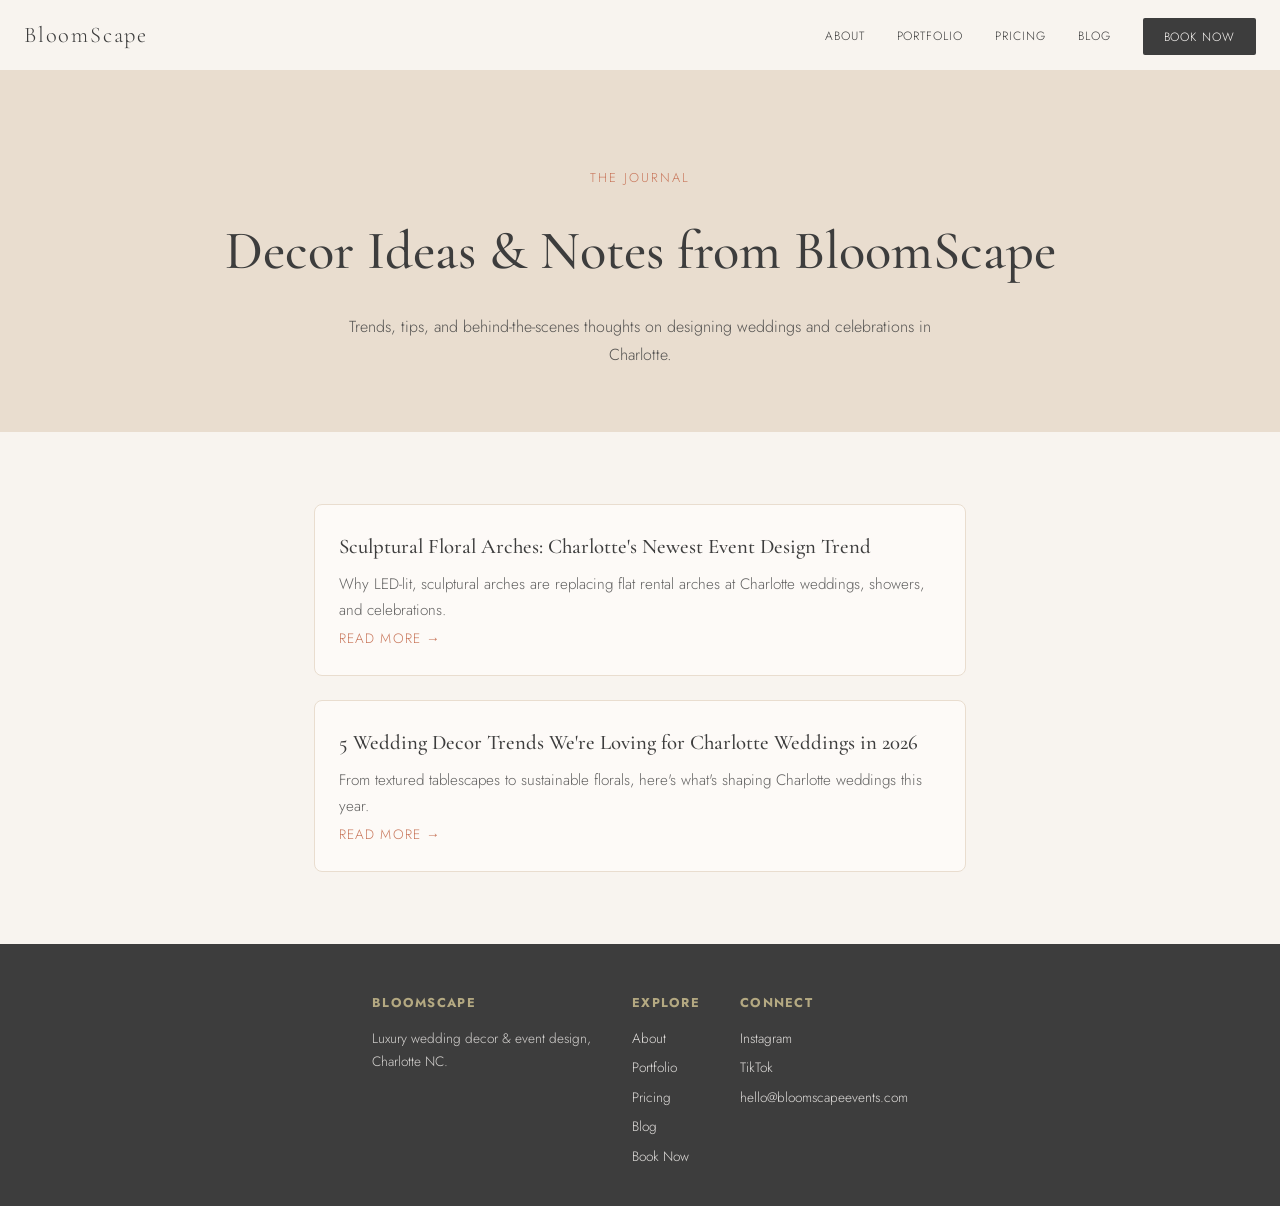
==== blog/index.html @ 57d30a62 "Add new SEO blog post: Sculptural Floral Arches (Charlotte trend), link from blog index, add to site" ====
<!DOCTYPE html>
<html lang="en-US">
<head>
<!-- Google tag (gtag.js) --><script async src="https://www.googletagmanager.com/gtag/js?id=G-CKC53GK26J"></script><script>window.dataLayer=window.dataLayer||[];function gtag(){dataLayer.push(arguments);}gtag('js',new Date());gtag('config','G-CKC53GK26J');</script>
<meta charset="UTF-8">
<meta name="viewport" content="width=device-width, initial-scale=1">
<title>Blog | BloomScape Events</title>
<meta name="description" content="Wedding and event decor ideas, tips, and inspiration from BloomScape Events, Charlotte NC.">
<link rel="canonical" href="https://bloomscapeevents.com/blog/">
<link href="https://fonts.googleapis.com/css2?family=Cormorant+Garamond:wght@400;500;600&family=Jost:wght@300;400;500&display=swap" rel="stylesheet">
<link rel="stylesheet" href="/assets/site.css">
</head>
<body>
<nav>
  <a href="/index.html" class="nav-logo">BloomScape</a>
  <ul class="nav-links">
    <li><a href="/index.html#why">About</a></li>
    <li><a href="/index.html#portfolio">Portfolio</a></li>
    <li><a href="/index.html#investment">Pricing</a></li>
    <li><a href="/blog/">Blog</a></li>
    <li><a href="/index.html#contact" class="nav-cta">Book Now</a></li>
  </ul>
</nav>
<div class="hero-simple">
  <p class="eyebrow">The Journal</p>
  <h1>Decor Ideas &amp; Notes from BloomScape</h1>
  <p class="sub">Trends, tips, and behind-the-scenes thoughts on designing weddings and celebrations in Charlotte.</p>
</div>
<section>
  <div class="wrap" style="max-width:700px;">
    <div class="blog-card" style="margin-bottom:1.5rem;">
      <div class="body">
        <h3><a href="/blog/sculptural-floral-arches-charlotte.html">Sculptural Floral Arches: Charlotte's Newest Event Design Trend</a></h3>
        <p style="opacity:.8;font-size:.95rem;">Why LED-lit, sculptural arches are replacing flat rental arches at Charlotte weddings, showers, and celebrations.</p>
        <a href="/blog/sculptural-floral-arches-charlotte.html" style="color:var(--terra);font-size:.85rem;text-transform:uppercase;letter-spacing:.08em;">Read More &rarr;</a>
      </div>
    </div>
    <div class="blog-card">
      <div class="body">
        <h3><a href="/blog/charlotte-wedding-decor-trends-2026.html">5 Wedding Decor Trends We're Loving for Charlotte Weddings in 2026</a></h3>
        <p style="opacity:.8;font-size:.95rem;">From textured tablescapes to sustainable florals, here's what's shaping Charlotte weddings this year.</p>
        <a href="/blog/charlotte-wedding-decor-trends-2026.html" style="color:var(--terra);font-size:.85rem;text-transform:uppercase;letter-spacing:.08em;">Read More &rarr;</a>
      </div>
    </div>
  </div>
</section>
<footer>
  <div>
    <h4>BloomScape</h4>
    <p style="font-size:.85rem;opacity:.8;max-width:220px;">Luxury wedding decor &amp; event design, Charlotte NC.</p>
  </div>
  <div>
    <h4>Explore</h4>
    <a href="/index.html#why">About</a>
    <a href="/index.html#portfolio">Portfolio</a>
    <a href="/index.html#investment">Pricing</a>
    <a href="/blog/">Blog</a>
    <a href="/index.html#contact">Book Now</a>
  </div>
  <div>
    <h4>Connect</h4>
    <a href="https://instagram.com/bloomscape_events" target="_blank">Instagram</a>
    <a href="https://tiktok.com/@bloomscape_events" target="_blank">TikTok</a>
    <a href="mailto:hello@bloomscapeevents.com">hello@bloomscapeevents.com</a>
  </div>
</footer>
</body>
</html>
---- assets/site.css ----
:root{--ivory:#F8F4EF;--sand:#E9DDCF;--taupe:#B4A982;--olive:#7A8363;--terra:#C9795E;--charcoal:#3D3D3D;--white:#FDFAF7;}
*,*::before,*::after{box-sizing:border-box;margin:0;padding:0;}
body{background:var(--ivory);color:var(--charcoal);font-family:'Jost',sans-serif;font-weight:300;line-height:1.7;overflow-x:hidden;}
h1,h2,h3{font-family:'Cormorant Garamond',serif;font-weight:500;}
a{text-decoration:none;color:inherit;}
.wrap{max-width:1100px;margin:0 auto;padding:0 1.5rem;}
nav{position:sticky;top:0;z-index:100;background:rgba(248,244,239,0.95);backdrop-filter:blur(12px);border-bottom:1px solid var(--sand);padding:1rem 1.5rem;display:flex;align-items:center;justify-content:space-between;}
.nav-logo{font-family:'Cormorant Garamond',serif;font-size:1.4rem;letter-spacing:.08em;color:var(--charcoal);}
.nav-links{display:flex;gap:2rem;list-style:none;flex-wrap:wrap;}
.nav-links a{font-size:.75rem;letter-spacing:.08em;text-transform:uppercase;color:var(--charcoal);}
.nav-links a:hover{color:var(--terra);}
.nav-cta{background:var(--charcoal);color:var(--white)!important;padding:.6rem 1.3rem;border-radius:2px;}
.hero-simple{padding:6rem 1.5rem 4rem;text-align:center;background:var(--sand);}
.hero-simple p.eyebrow{letter-spacing:.15em;text-transform:uppercase;font-size:.8rem;color:var(--terra);margin-bottom:1rem;}
.hero-simple h1{font-size:clamp(2.2rem,5vw,3.4rem);margin-bottom:1rem;}
.hero-simple p.sub{max-width:600px;margin:0 auto;opacity:.85;}
section{padding:4.5rem 1.5rem;}
section h2{font-size:clamp(1.8rem,3.5vw,2.6rem);margin-bottom:1rem;text-align:center;}
section > .wrap > p.lead{max-width:680px;margin:0 auto 2.5rem;text-align:center;opacity:.85;}
.grid-cards{display:grid;grid-template-columns:repeat(auto-fit,minmax(240px,1fr));gap:1.5rem;margin-top:2rem;}
.card{background:var(--white);border:1px solid var(--sand);border-radius:8px;padding:1.8rem;}
.card h3{font-size:1.3rem;margin-bottom:.6rem;color:var(--charcoal);}
.card p{font-size:.95rem;opacity:.85;}
.btn-primary{display:inline-block;background:var(--terra);color:var(--white);padding:.9rem 2rem;border-radius:2px;font-size:.8rem;letter-spacing:.1em;text-transform:uppercase;margin-top:1rem;}
.btn-primary:hover{background:var(--charcoal);}
.faq-item{border-bottom:1px solid var(--sand);padding:1.2rem 0;}
.faq-item h3{font-size:1.05rem;font-family:'Jost',sans-serif;font-weight:500;margin-bottom:.4rem;}
footer{background:var(--charcoal);color:var(--white);padding:3rem 1.5rem 2rem;display:flex;flex-wrap:wrap;gap:2.5rem;justify-content:center;}
footer h4{font-size:.8rem;text-transform:uppercase;letter-spacing:.1em;margin-bottom:.8rem;color:var(--taupe);}
footer a{display:block;font-size:.85rem;opacity:.85;margin-bottom:.4rem;color:var(--white);}
footer a:hover{opacity:1;color:var(--terra);}
.blog-card{border:1px solid var(--sand);border-radius:8px;overflow:hidden;background:var(--white);}
.blog-card .body{padding:1.5rem;}
.blog-card h3{font-size:1.3rem;margin-bottom:.5rem;}
.post-content p{margin-bottom:1.2rem;max-width:700px;}
.post-content h2{text-align:left;margin-top:2rem;font-size:1.6rem;}
.post-content{max-width:700px;margin:0 auto;}
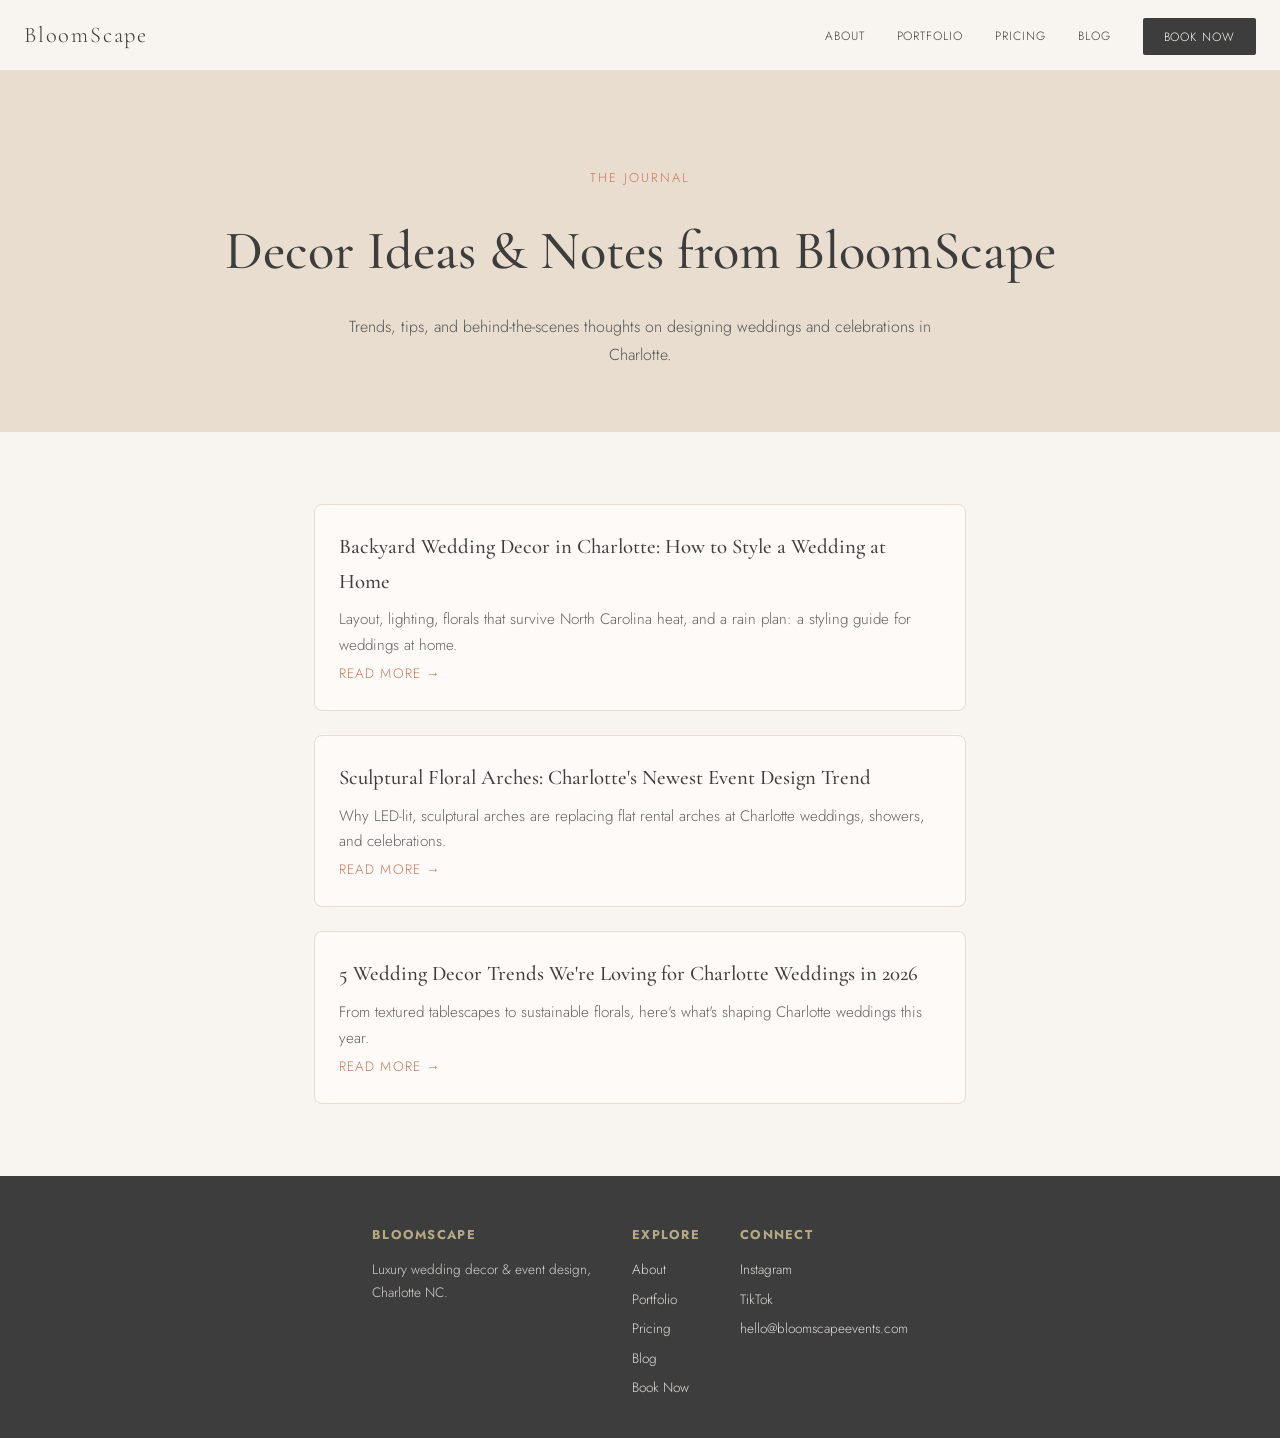
==== commit 267e1a96: "Add files via upload" ====
--- a/blog/index.html
+++ b/blog/index.html
@@ -2,6 +2,12 @@
 <html lang="en-US">
 <head>
 <!-- Google tag (gtag.js) --><script async src="https://www.googletagmanager.com/gtag/js?id=G-CKC53GK26J"></script><script>window.dataLayer=window.dataLayer||[];function gtag(){dataLayer.push(arguments);}gtag('js',new Date());gtag('config','G-CKC53GK26J');</script>
+<!-- Facebook Pixel Code -->
+<script>!function(f,b,e,v,n,t,s){if(f.fbq)return;n=f.fbq=function(){n.callMethod?n.callMethod.apply(n,arguments):n.queue.push(arguments)};if(!f._fbq)f._fbq=n;n.push=n;n.loaded=!0;n.version='2.0';n.queue=[];t=b.createElement(e);t.async=!0;t.src=v;s=b.getElementsByTagName(e)[0];s.parentNode.insertBefore(t,s)}(window,document,'script','https://connect.facebook.net/en_US/fbevents.js');
+fbq('init', '1665296371594058');
+fbq('track', 'PageView');</script>
+<noscript><img height="1" width="1" style="display:none" src="https://www.facebook.com/tr?id=1665296371594058&ev=PageView&noscript=1"/></noscript>
+<!-- End Facebook Pixel Code -->
 <meta charset="UTF-8">
 <meta name="viewport" content="width=device-width, initial-scale=1">
 <title>Blog | BloomScape Events</title>
@@ -28,6 +34,13 @@
 </div>
 <section>
   <div class="wrap" style="max-width:700px;">
+    <div class="blog-card" style="margin-bottom:1.5rem;">
+      <div class="body">
+        <h3><a href="/blog/backyard-wedding-decor-charlotte.html">Backyard Wedding Decor in Charlotte: How to Style a Wedding at Home</a></h3>
+        <p style="opacity:.8;font-size:.95rem;">Layout, lighting, florals that survive North Carolina heat, and a rain plan: a styling guide for weddings at home.</p>
+        <a href="/blog/backyard-wedding-decor-charlotte.html" style="color:var(--terra);font-size:.85rem;text-transform:uppercase;letter-spacing:.08em;">Read More &rarr;</a>
+      </div>
+    </div>
     <div class="blog-card" style="margin-bottom:1.5rem;">
       <div class="body">
         <h3><a href="/blog/sculptural-floral-arches-charlotte.html">Sculptural Floral Arches: Charlotte's Newest Event Design Trend</a></h3>
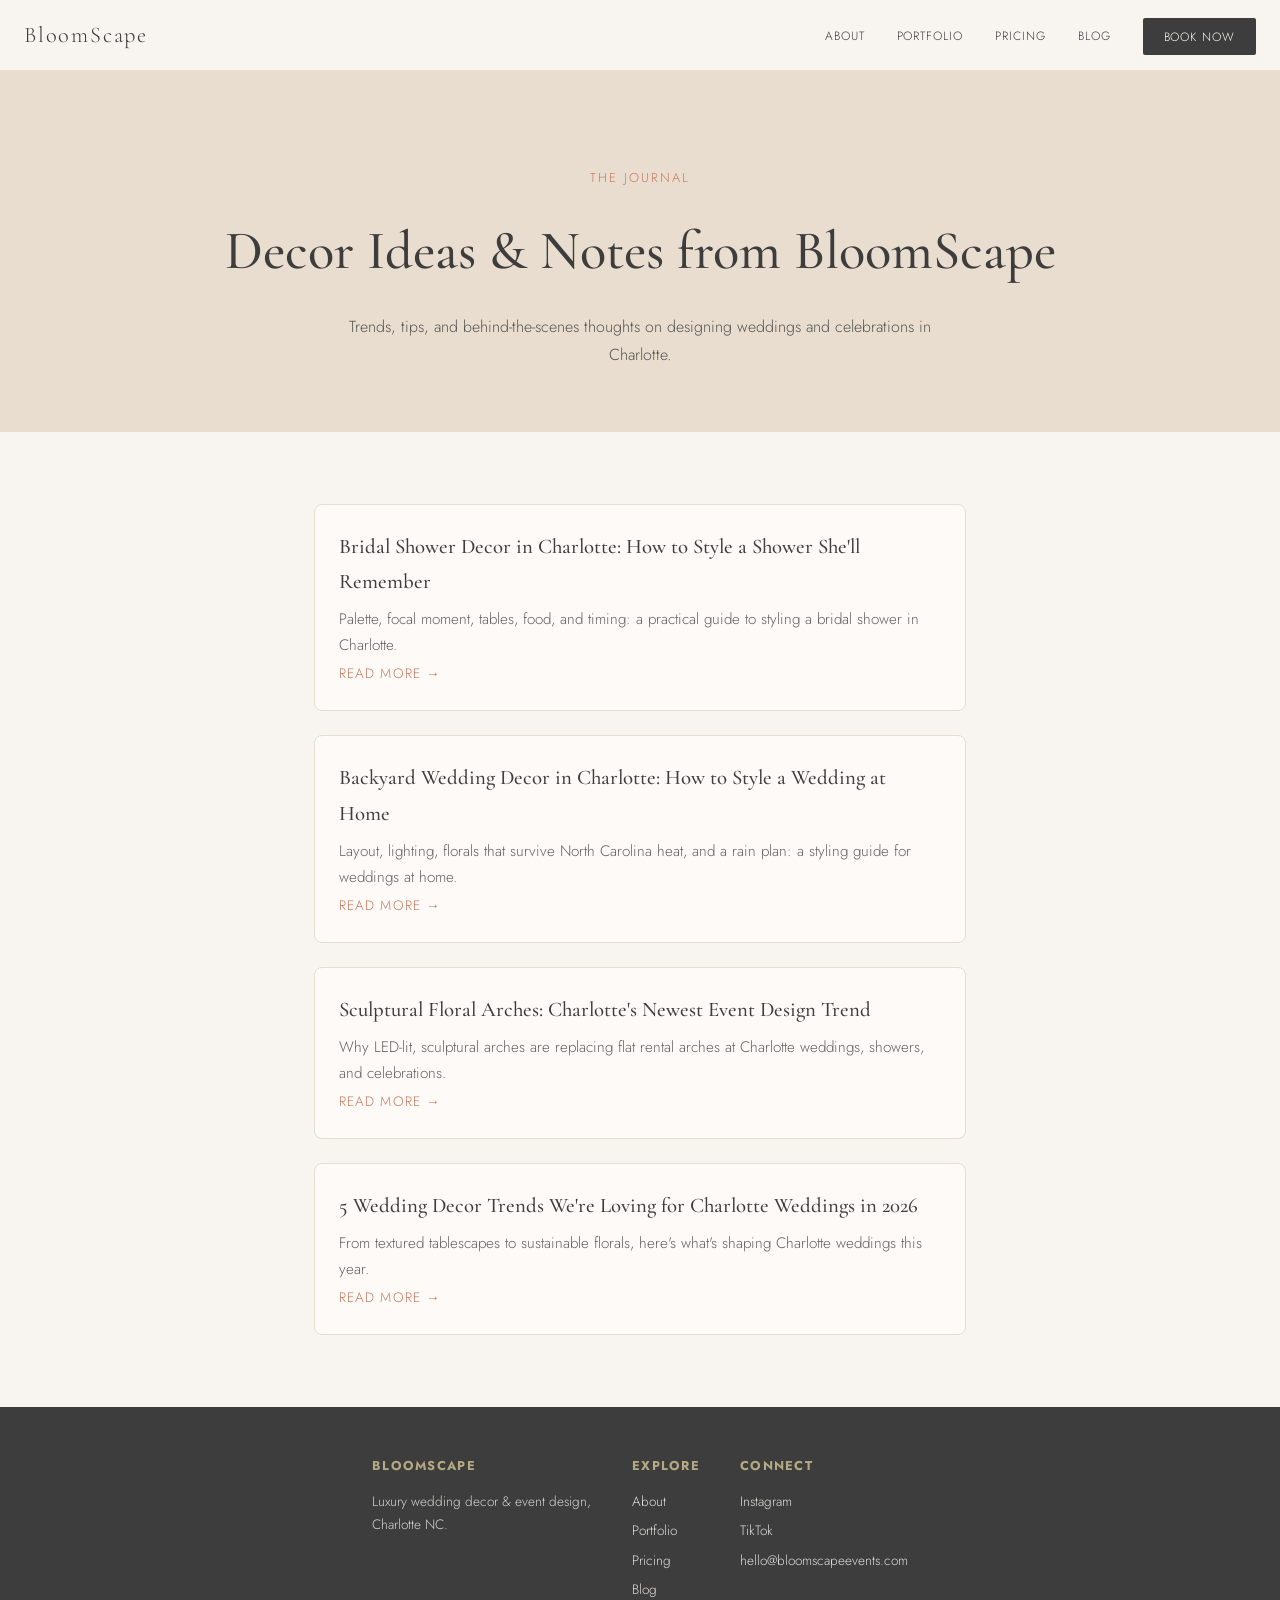
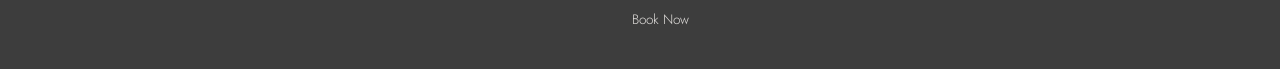
==== commit 4915bbec: "Add files via upload" ====
--- a/blog/index.html
+++ b/blog/index.html
@@ -34,6 +34,13 @@
 </div>
 <section>
   <div class="wrap" style="max-width:700px;">
+    <div class="blog-card" style="margin-bottom:1.5rem;">
+      <div class="body">
+        <h3><a href="/blog/bridal-shower-decor-charlotte.html">Bridal Shower Decor in Charlotte: How to Style a Shower She'll Remember</a></h3>
+        <p style="opacity:.8;font-size:.95rem;">Palette, focal moment, tables, food, and timing: a practical guide to styling a bridal shower in Charlotte.</p>
+        <a href="/blog/bridal-shower-decor-charlotte.html" style="color:var(--terra);font-size:.85rem;text-transform:uppercase;letter-spacing:.08em;">Read More &rarr;</a>
+      </div>
+    </div>
     <div class="blog-card" style="margin-bottom:1.5rem;">
       <div class="body">
         <h3><a href="/blog/backyard-wedding-decor-charlotte.html">Backyard Wedding Decor in Charlotte: How to Style a Wedding at Home</a></h3>
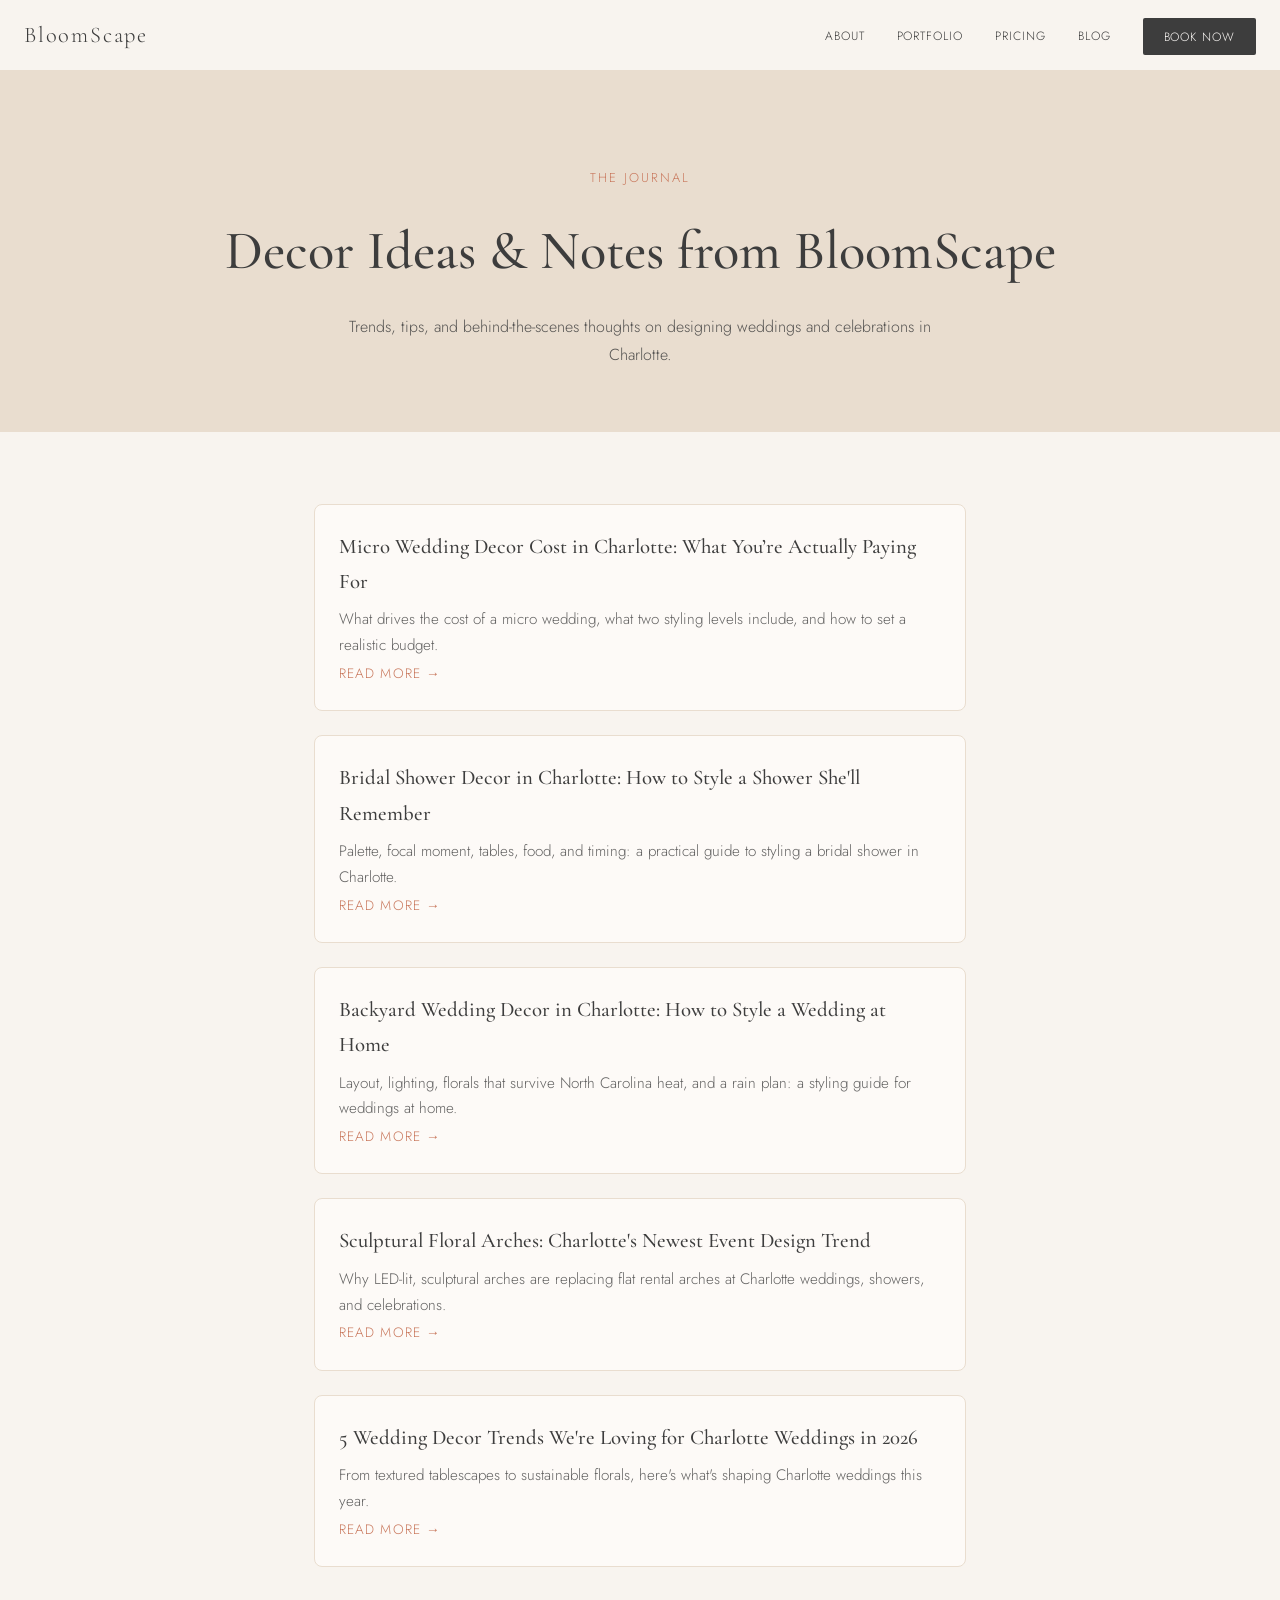
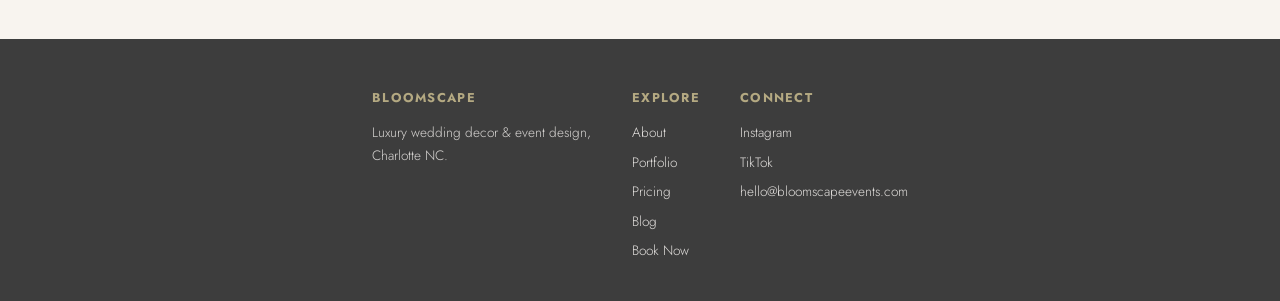
==== commit 533dd7f7: "Add files via upload" ====
--- a/blog/index.html
+++ b/blog/index.html
@@ -34,6 +34,13 @@
 </div>
 <section>
   <div class="wrap" style="max-width:700px;">
+    <div class="blog-card" style="margin-bottom:1.5rem;">
+      <div class="body">
+        <h3><a href="/blog/micro-wedding-decor-cost-charlotte.html">Micro Wedding Decor Cost in Charlotte: What You’re Actually Paying For</a></h3>
+        <p style="opacity:.8;font-size:.95rem;">What drives the cost of a micro wedding, what two styling levels include, and how to set a realistic budget.</p>
+        <a href="/blog/micro-wedding-decor-cost-charlotte.html" style="color:var(--terra);font-size:.85rem;text-transform:uppercase;letter-spacing:.08em;">Read More &rarr;</a>
+      </div>
+    </div>
     <div class="blog-card" style="margin-bottom:1.5rem;">
       <div class="body">
         <h3><a href="/blog/bridal-shower-decor-charlotte.html">Bridal Shower Decor in Charlotte: How to Style a Shower She'll Remember</a></h3>
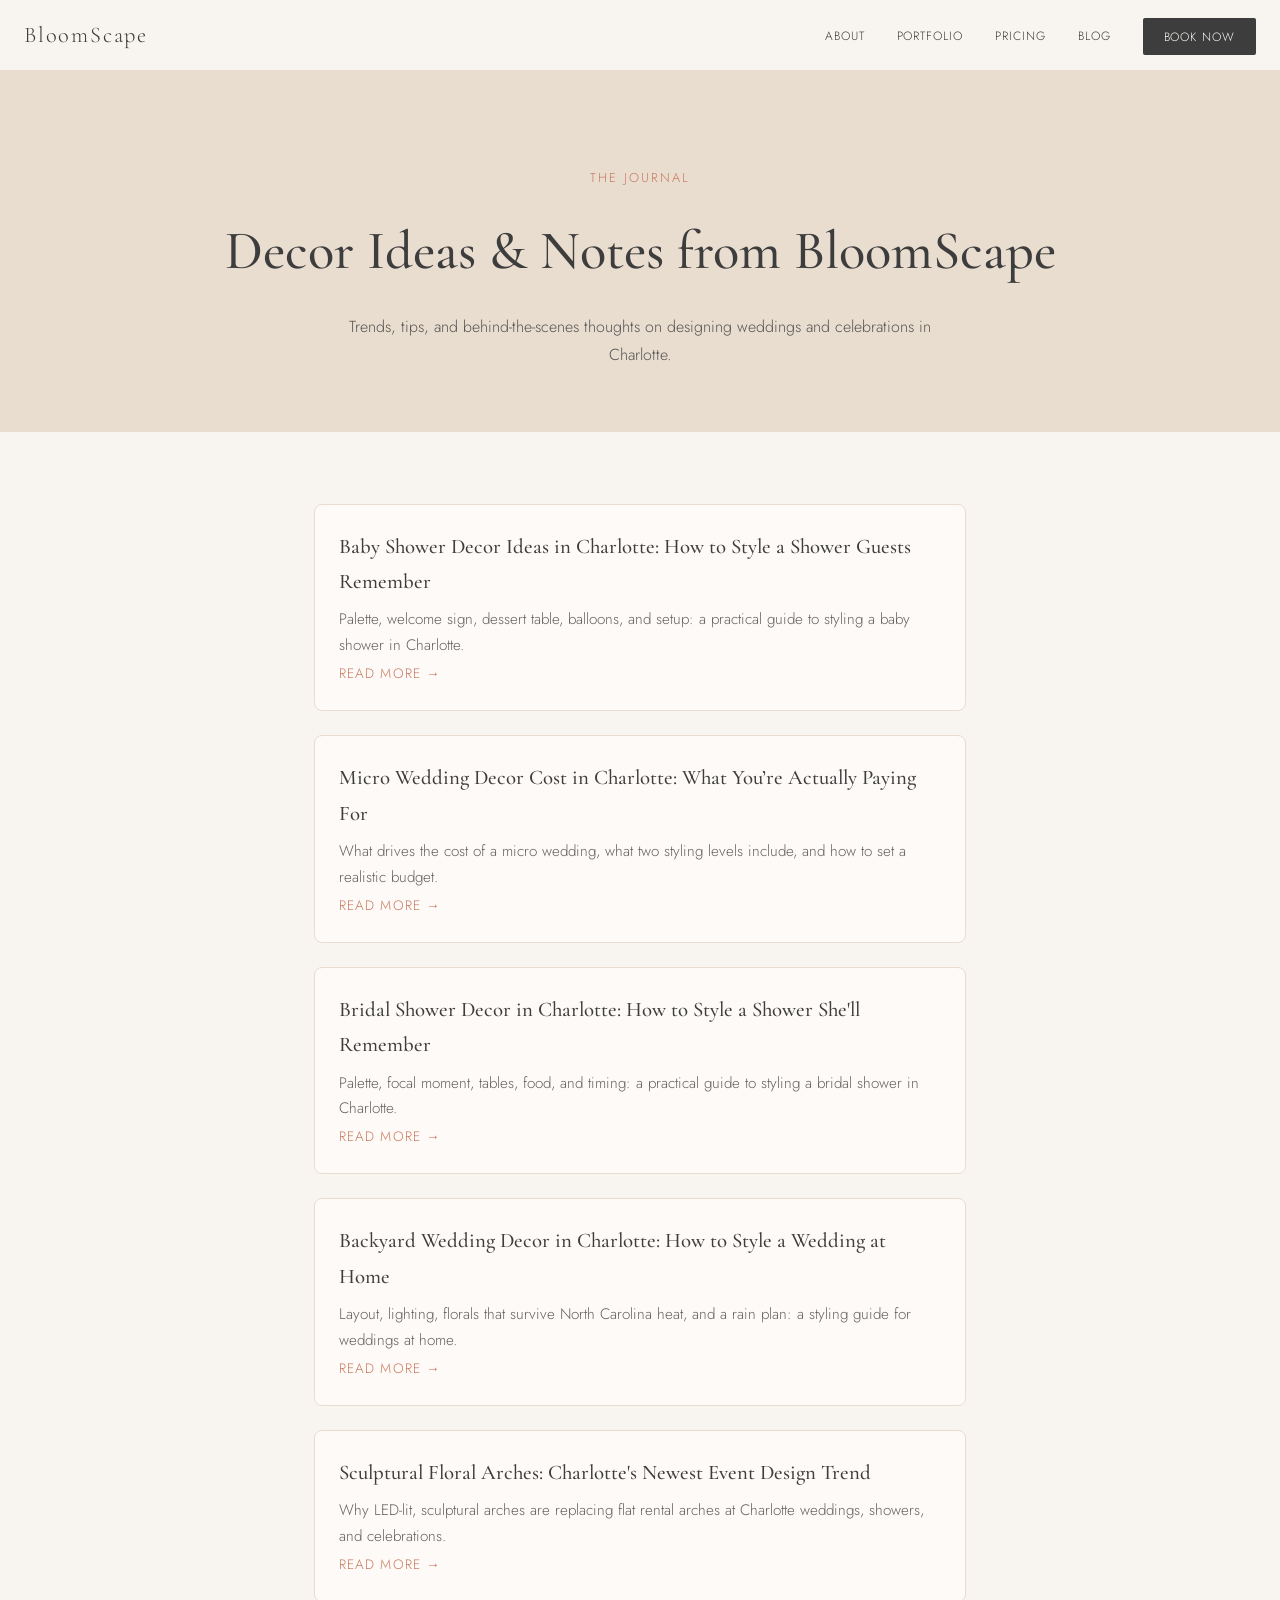
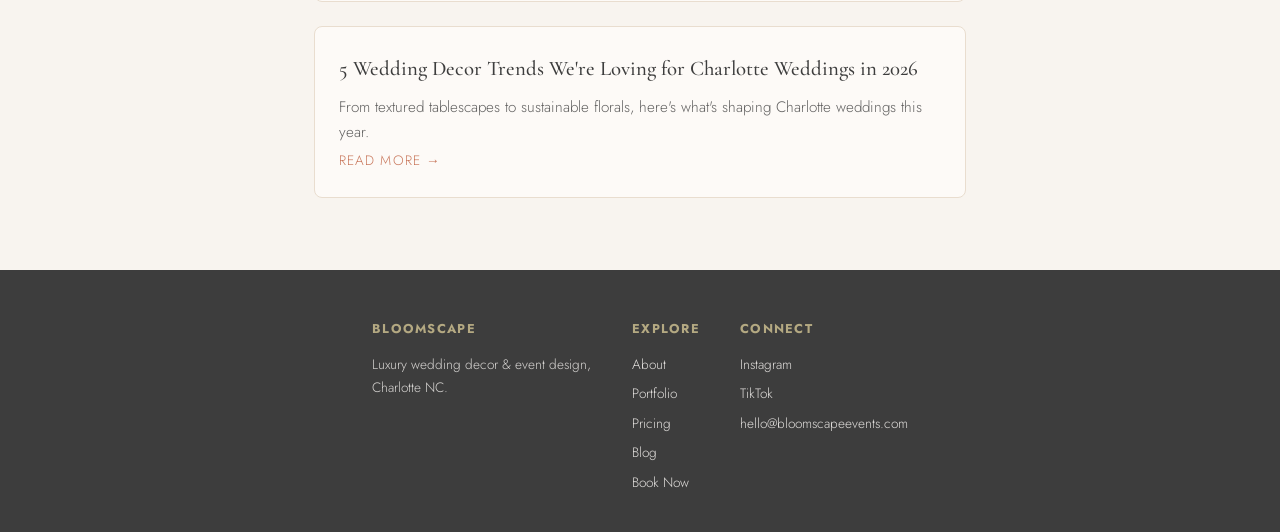
==== commit 3b81dbbb: "Add files via upload" ====
--- a/blog/index.html
+++ b/blog/index.html
@@ -34,6 +34,13 @@
 </div>
 <section>
   <div class="wrap" style="max-width:700px;">
+    <div class="blog-card" style="margin-bottom:1.5rem;">
+      <div class="body">
+        <h3><a href="/blog/baby-shower-decor-ideas-charlotte.html">Baby Shower Decor Ideas in Charlotte: How to Style a Shower Guests Remember</a></h3>
+        <p style="opacity:.8;font-size:.95rem;">Palette, welcome sign, dessert table, balloons, and setup: a practical guide to styling a baby shower in Charlotte.</p>
+        <a href="/blog/baby-shower-decor-ideas-charlotte.html" style="color:var(--terra);font-size:.85rem;text-transform:uppercase;letter-spacing:.08em;">Read More &rarr;</a>
+      </div>
+    </div>
     <div class="blog-card" style="margin-bottom:1.5rem;">
       <div class="body">
         <h3><a href="/blog/micro-wedding-decor-cost-charlotte.html">Micro Wedding Decor Cost in Charlotte: What You’re Actually Paying For</a></h3>
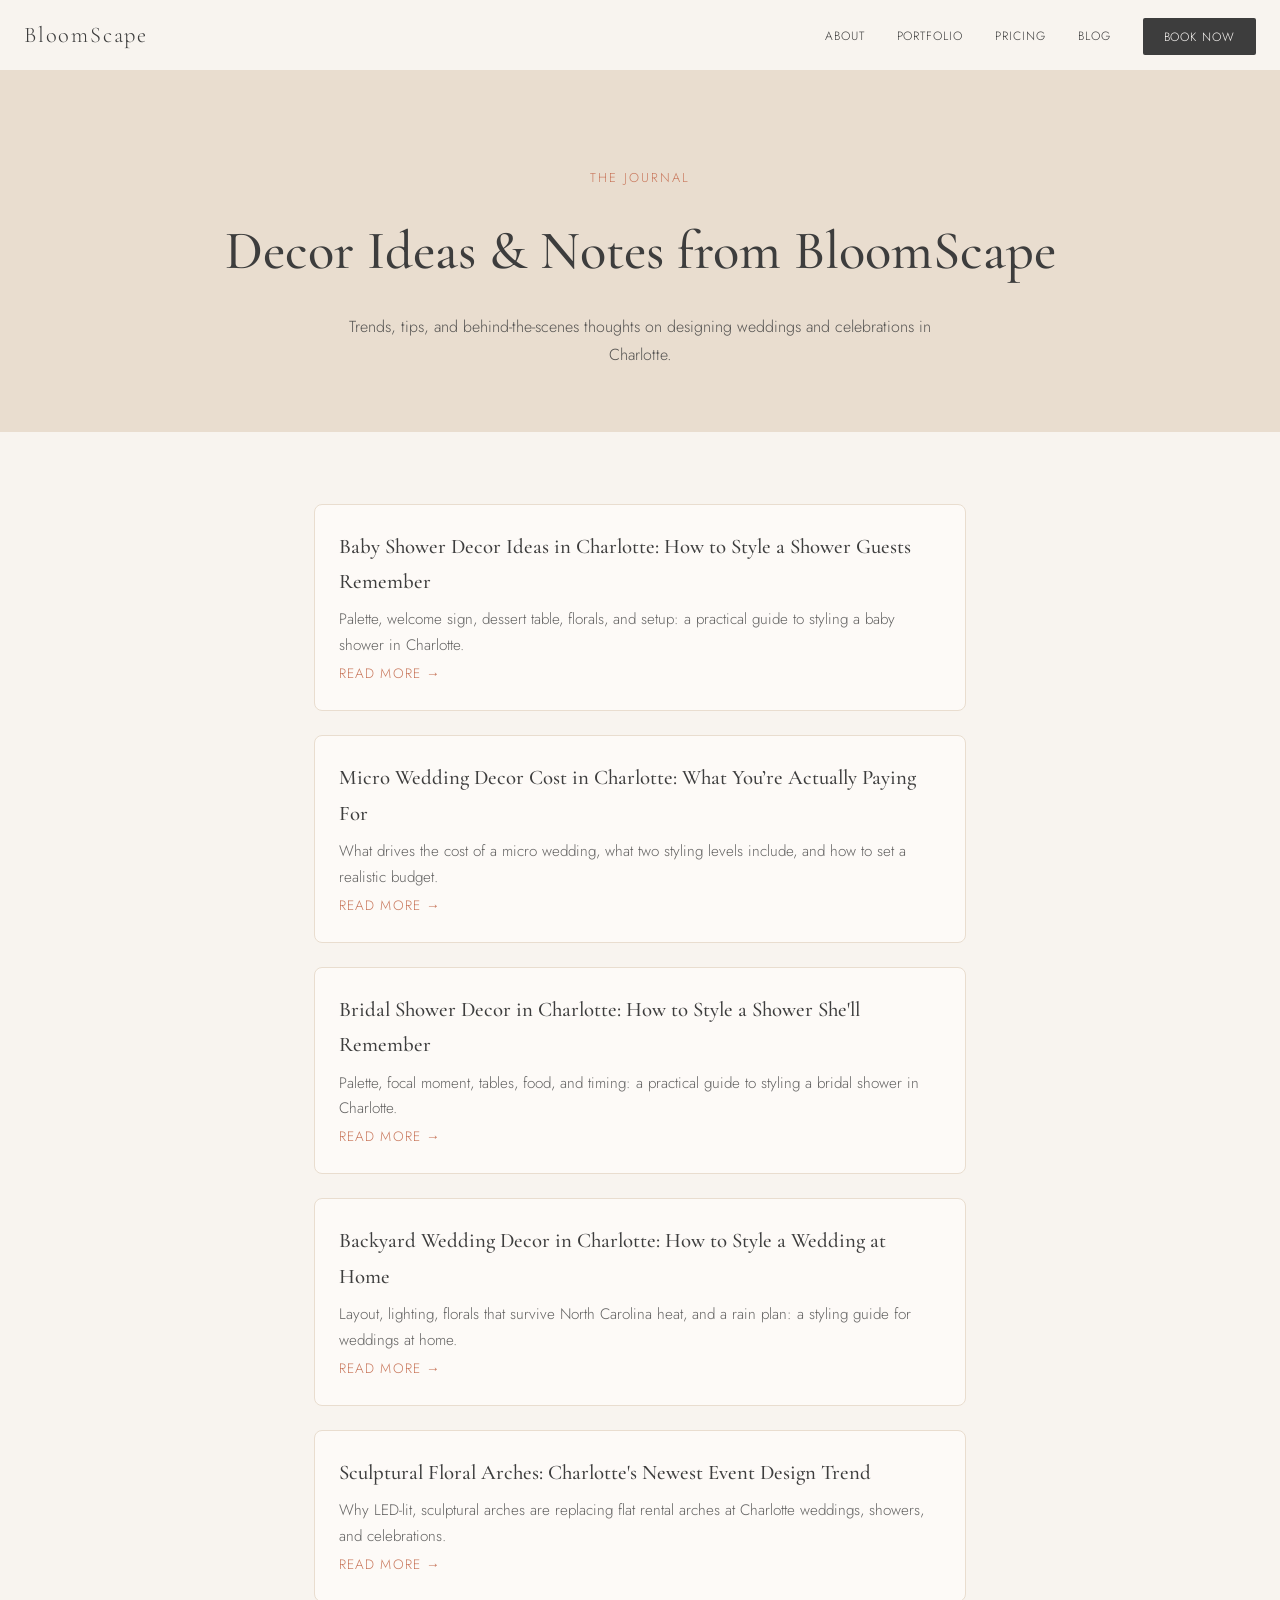
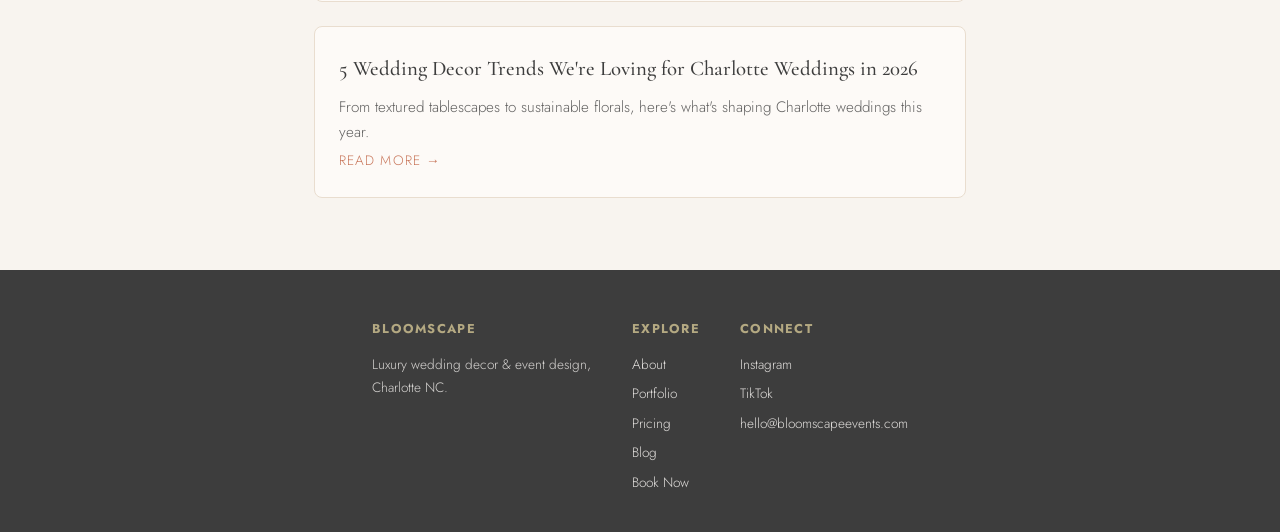
==== commit 7cf51fa9: "Add files via upload" ====
--- a/blog/index.html
+++ b/blog/index.html
@@ -37,7 +37,7 @@
     <div class="blog-card" style="margin-bottom:1.5rem;">
       <div class="body">
         <h3><a href="/blog/baby-shower-decor-ideas-charlotte.html">Baby Shower Decor Ideas in Charlotte: How to Style a Shower Guests Remember</a></h3>
-        <p style="opacity:.8;font-size:.95rem;">Palette, welcome sign, dessert table, balloons, and setup: a practical guide to styling a baby shower in Charlotte.</p>
+        <p style="opacity:.8;font-size:.95rem;">Palette, welcome sign, dessert table, florals, and setup: a practical guide to styling a baby shower in Charlotte.</p>
         <a href="/blog/baby-shower-decor-ideas-charlotte.html" style="color:var(--terra);font-size:.85rem;text-transform:uppercase;letter-spacing:.08em;">Read More &rarr;</a>
       </div>
     </div>
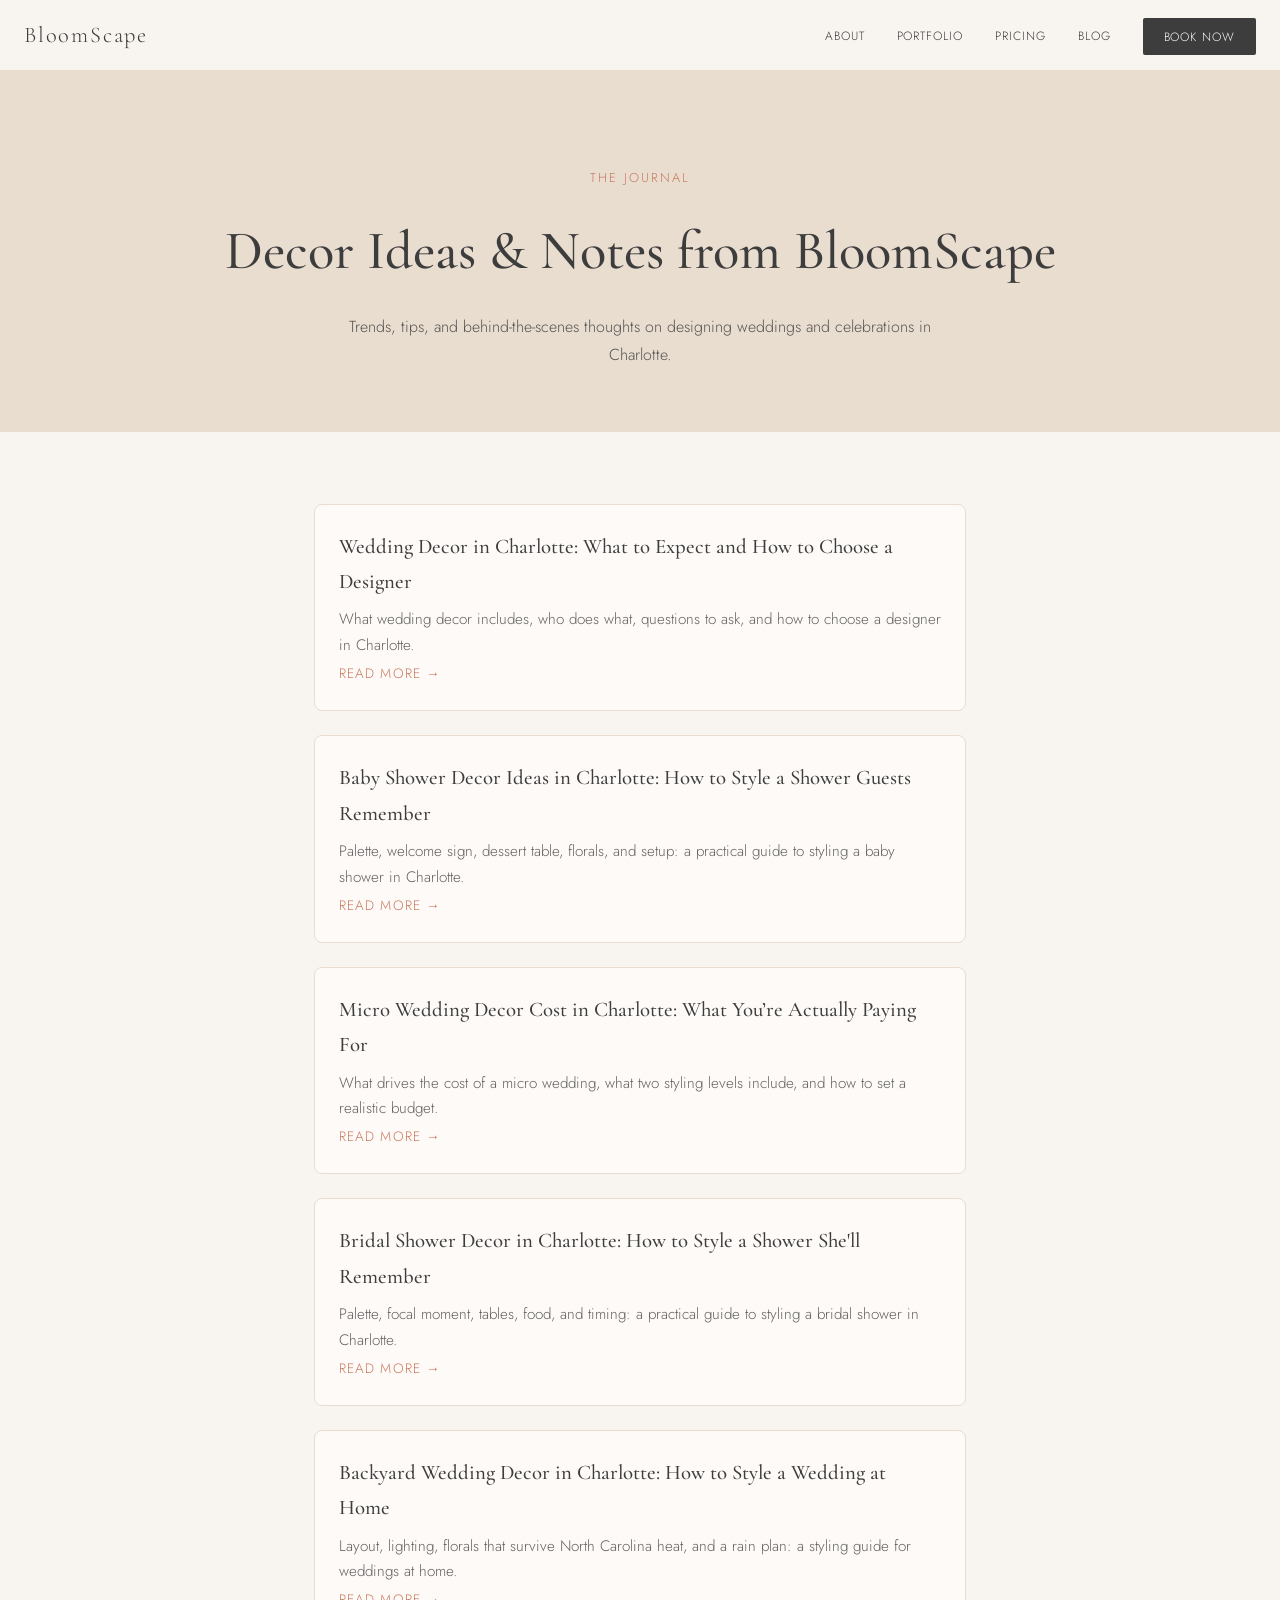
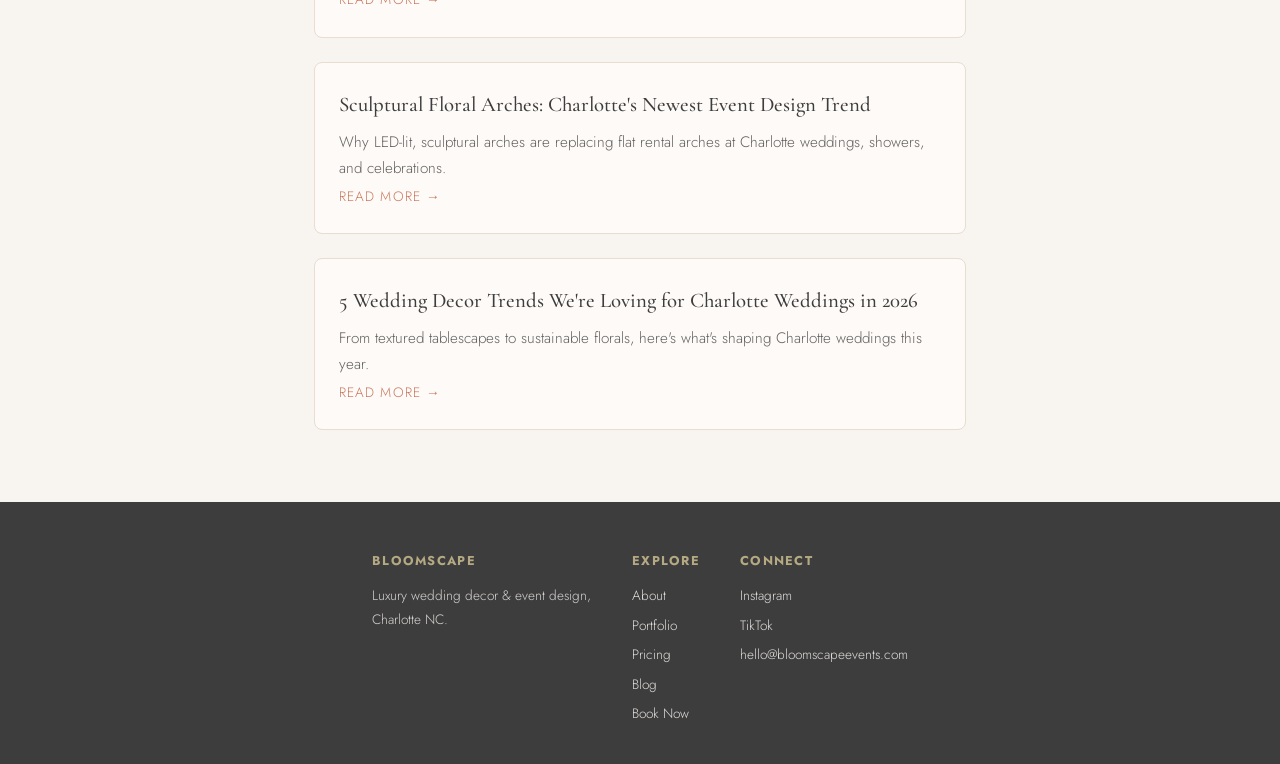
==== commit 7d58e291: "Add files via upload" ====
--- a/blog/index.html
+++ b/blog/index.html
@@ -34,6 +34,13 @@
 </div>
 <section>
   <div class="wrap" style="max-width:700px;">
+    <div class="blog-card" style="margin-bottom:1.5rem;">
+      <div class="body">
+        <h3><a href="/blog/wedding-decor-charlotte-guide.html">Wedding Decor in Charlotte: What to Expect and How to Choose a Designer</a></h3>
+        <p style="opacity:.8;font-size:.95rem;">What wedding decor includes, who does what, questions to ask, and how to choose a designer in Charlotte.</p>
+        <a href="/blog/wedding-decor-charlotte-guide.html" style="color:var(--terra);font-size:.85rem;text-transform:uppercase;letter-spacing:.08em;">Read More &rarr;</a>
+      </div>
+    </div>
     <div class="blog-card" style="margin-bottom:1.5rem;">
       <div class="body">
         <h3><a href="/blog/baby-shower-decor-ideas-charlotte.html">Baby Shower Decor Ideas in Charlotte: How to Style a Shower Guests Remember</a></h3>
